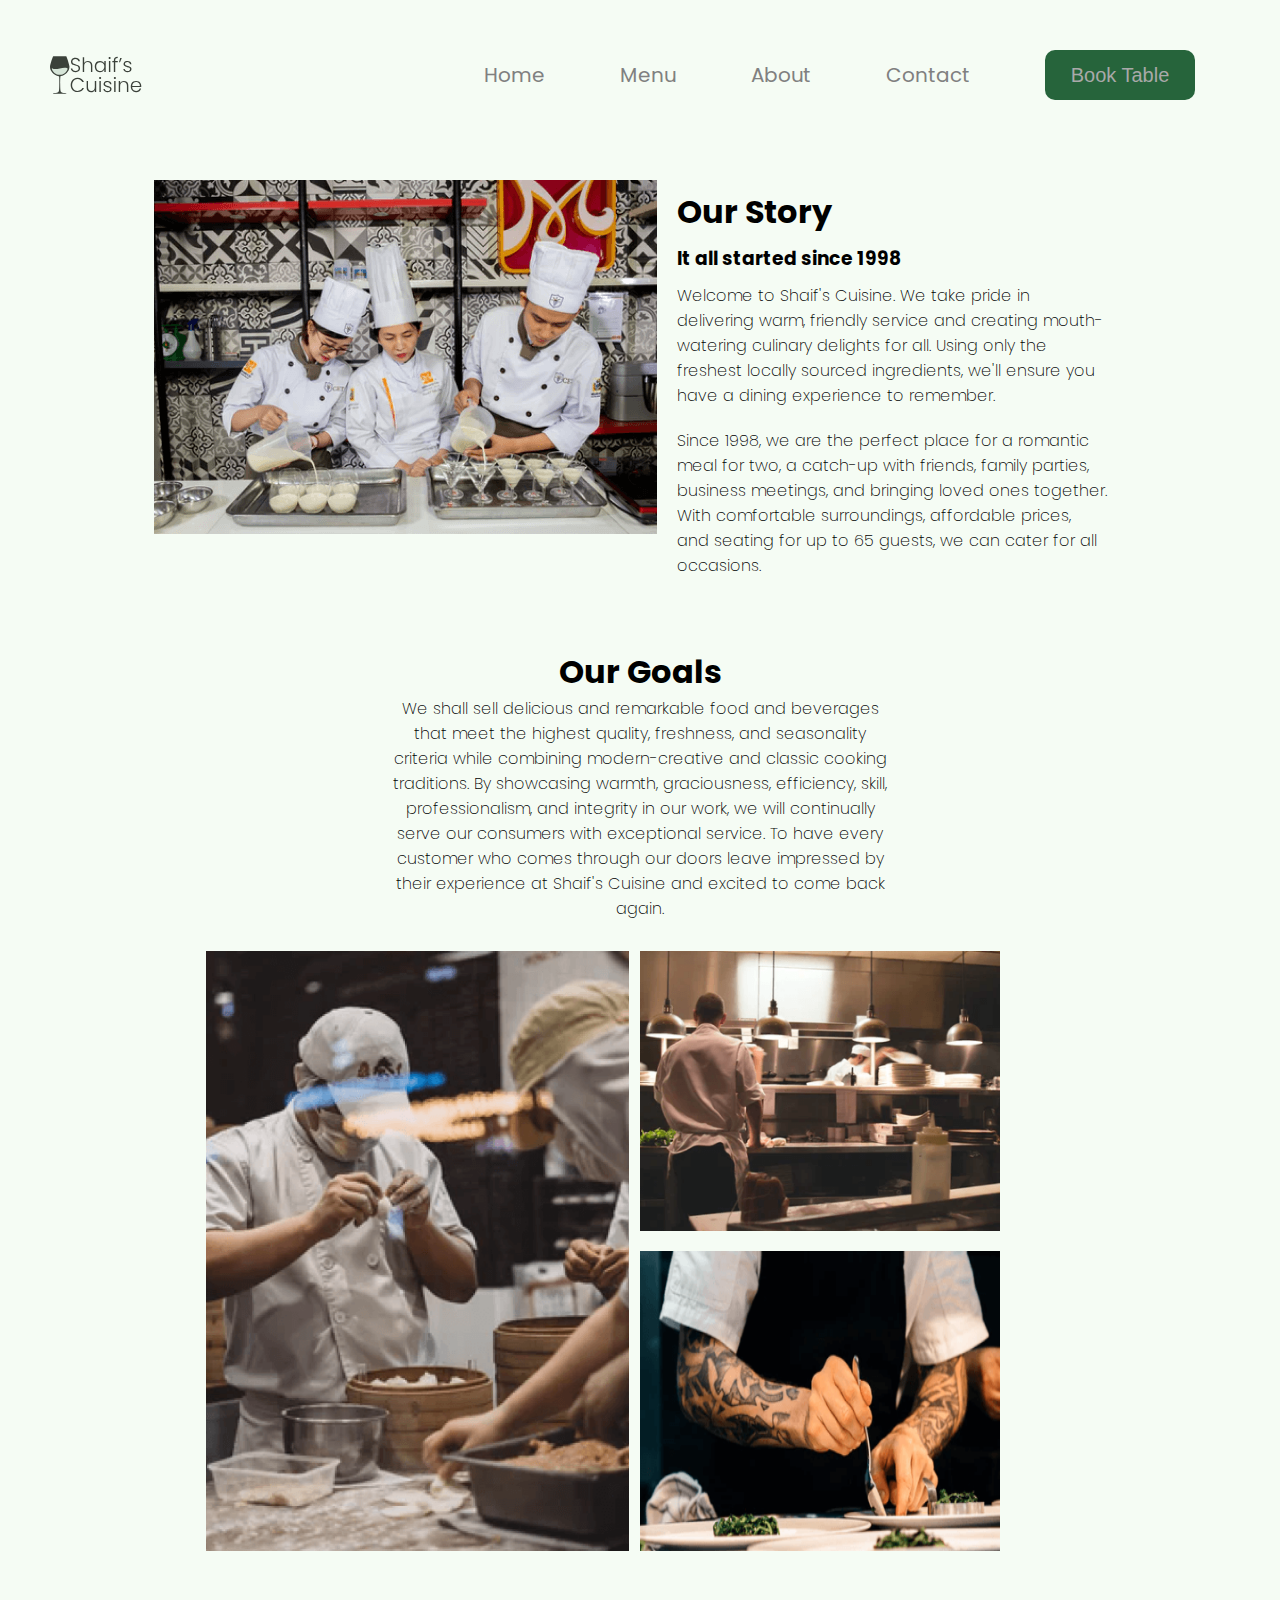
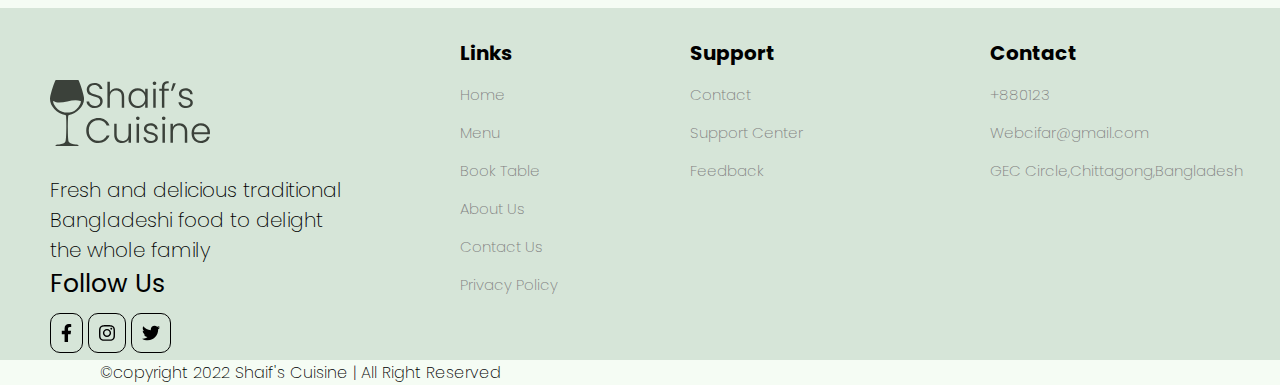
==== index3.html @ 0ec9e610 "Add files via upload" ====
<!DOCTYPE html>
<html lang="eng">
    <head>
        <meta charset="utf-8">
        <meta http-equiv="X-UA-Compatible" content="IE=edge">
        <title> About</title>
        <meta name="description" content="">
        <meta name="viewport" content="width=device-width, initial-scale=1">
        <link rel="stylesheet" href="style3.css">
        <link rel="stylesheet" href="https://cdnjs.cloudflare.com/ajax/libs/font-awesome/6.2.0/css/all.min.css" integrity="sha512-xh6O/CkQoPOWDdYTDqeRdPCVd1SpvCA9XXcUnZS2FmJNp1coAFzvtCN9BmamE+4aHK8yyUHUSCcJHgXloTyT2A==" crossorigin="anonymous" referrerpolicy="no-referrer"/>
        <link rel="preconnect" href="https://fonts.googleapis.com">
     <link rel="preconnect" href="https://fonts.gstatic.com" crossorigin>
     <link href="https://fonts.googleapis.com/css2?family=Poppins:wght@400;500;600&display=swap" rel="stylesheet">
    </head>
    <body>
        <div class="about">
          <header>
            <img class=".logo" src="images/logo.svg" alt="" />
            <nav>
              <input type="checkbox" id="check">
              <label for="check" class="checkbtn">
                    <img src="images/hamburger.png" class="run" alt="">
              </label>
               <ul>
              <li> <a class="active" href="index.html">Home</a></li>
              <li>  <a href="index2.html">Menu</a></li>
              <li> <a href="index3.html">About</a></li>
              <li><a href="index4.html">Contact</a></li>
               <li><a href="index5.html"><input type="button"class="header-button" value="Book Table"
                /></a></li>
          </ul>
          </nav>
          </header>
              <div class="story">
                <div class="story-img">
                    <img src="images/ourStoryImg.png" alt="chef cooking">
                </div>
                <div class="story-text">
                    <h1>Our Story</h1>
                    <h3>It all started since 1998</h3>
                    <p>Welcome to Shaif's Cuisine. We take pride in delivering warm, friendly service and creating mouth-watering culinary delights for all. Using only the freshest locally sourced ingredients, we'll ensure you have a dining experience to remember.</p>
                    <p>Since 1998, we are the perfect place for a romantic meal for two, a catch-up with friends, family parties, business meetings, and bringing loved ones together. With comfortable surroundings, affordable prices, and seating for up to 65 guests, we can cater for all occasions.</p>
                </div>
              </div>
              <div class="goals">
                <div class="goal-text">
                    <h1>Our Goals</h1>
                    <p>We shall sell delicious and remarkable food and beverages that meet the highest quality, freshness, and seasonality criteria while combining modern-creative and classic cooking traditions. By showcasing warmth, graciousness, efficiency, skill, professionalism, and integrity in our work, we will continually serve our consumers with exceptional service. To have every customer who comes through our doors leave impressed by their experience at Shaif's Cuisine and excited to come back again.</p>
                </div>
                <div class="goal-img3">
                    <div class="goal-img1">
                        <img src="images/ourGoals_img1.png" class="left-grid" id="image1" alt="">
                     </div>
                    <div class="goal-img2">
                        <div class="goal-img">
                            <img src="images/ourGoals_img2.png" class="top-grid" id="image"  alt="">
                        </div>
                        <div class="goal-img">
                            <img src="images/ourGoals_img3.png" class="bottom-grid" id="image" alt="">
                        </div>
                    </div>
                    </div>
                </div>
              <div class="end">
            <div class="first-end">
                <img src="images/logo.svg" class="first-end-logo" alt="">
                <p>Fresh and delicious traditional Bangladeshi food to delight the whole family</p>
                <h2>Follow Us</h2>
                <div class="end-icons">
                 <img src="images/facebook-f.svg" class="icon-end" alt="">
                 <img src="images/instagram.svg" class="icon-end" alt=""> 
                 <img src="images/twitter.svg" class="icon-end" alt="">
                </div>
            </div>
            <div class="second-end">
              <h1>Links</h1>
              <div class="links">
                <a href="#"> Home</a>
                <a href="#">Menu</a>
                <a href="#"> Book Table</a>
                <a href="#">About Us</a>
                <a href="#">Contact Us</a>
                <a href="#">Privacy Policy</a>
              </div>
            </div>
            <div class="third-end">
              <h1>Support</h1>
              <div class="links">
               <a href="#">Contact</a>
               <a href="#">Support Center</a>
               <a href="#">Feedback</a>
              </div>
            </div>
            <div class="last-end">
              <h1>Contact</h1>
              <div class="links">
                <a href="#">+880123</a>
                <a href="#">Webcifar@gmail.com</a>
                <a href="#">GEC Circle,Chittagong,Bangladesh</a>
              </div>
            </div>
        </div>
        <footer>
          &copy;copyright 2022 Shaif's Cuisine | All Right Reserved
        </footer>
        </div>
        
        <script src="" async defer></script>
    </body>
</html>
---- style3.css ----
@import url("https://fonts.googleapis.com/css2?family=Poppins:wght@400;500;600;700&display=swap");
* {
  box-sizing: border-box;
  padding: 0;
  margin: 0;
}
nav ul li {
  display: inline-block;
  margin: 0 5px;
}

.run {
  /* display: none; */
  height: 30px;
}
.checkbtn {
  font-size: 30px;
  line-height: 70px;
  float: left;
  cursor: pointer;
  display: none;
}

#check {
  display: none;
  float: right;
}
body {
  justify-content: center;
  width: 100%;
  height: 100%;
  font-family: "Poppins";
  font-weight: 200;
  background-color: #f5fcf4;
}

header {
  display: flex;
  justify-content: space-between;
  margin: 20px;
  padding: 30px;
}

nav a {
  margin: 30px;
  text-decoration: none;
  color: gray;
  font-size: 20px;
  font-weight: 400;
  transition: width 3s;
}

nav a:hover {
  border-bottom: 2px solid #26643b;
  border-bottom-width: 3px;
}

.header-button {
  background-color: #26643b;
  color: darkgrey;
  border: none;
  border-radius: 10px;
  text-align: center;
  height: 50px;
  width: 150px;
  font-size: 20px;
  cursor: pointer;
}

.story {
  display: flex;
  justify-content: center;
  margin: 50px;
}

.story-text {
  width: 450px;
  margin-left: 20px;
}

.story-text h1,
h3 {
  margin: 8px 8px 6px 0;
}

.story-text p {
  margin: 10px 20px 20px 0;
}

.goals {
  margin: 50px;
  text-align: center;
  align-items: center;
}

.goal-text {
  width: 500px;
  justify-self: center;
  margin: 30px auto;
}

.goal-img3 {
  display: grid;
  grid-template-columns: repeat(2, 445px);
  justify-content: center;
}

.goal-img {
  height: 300px;
  display: flex;
  /* flex-direction: column; */
}

.top-grid {
  margin-bottom: 20px;
}

.bottom-grid {
  width: 360px;
}

.goal-img1 img {
  height: 600px;
}

.end {
  display: grid;
  grid-template-columns: repeat(4, 200px);
  background-color: #d6e5d8;
  justify-content: space-between;
}
.end h1 {
  font-size: 20px;
}
.end a {
  text-decoration: none;
  font-size: 15px;
  margin: 15px 0;
  display: flex;
  flex-direction: column;
  align-items: flex-start;
  color: #808080;
}

.icon-end {
  height: 40px;
  background-color: transparent;
  border: 1px solid;
  padding: 10px;
  border-radius: 10px;
  margin-top: 10px;
}

.first-end {
  text-align: left;
  padding-top: 70px;
  width: 300px;
  margin-right: 50px;
  margin-left: 50px;
}
.first-end p {
  line-height: 30px;
  font-size: 20px;
}
.first-end h2 {
  font-size: 25px;
  font-weight: 400;
}

.first-end-logo {
  height: 70px;
  margin-bottom: 20px;
}
.second-end {
  margin-left: 100px;
  margin-top: 30px;
  width: 200px;
}

.third-end {
  margin-left: -30px;
  margin-top: 30px;
  width: 150px;
}

.last-end {
  margin-left: -90px;
  margin-top: 30px;
}

footer {
  padding-left: 100px;
}
@media (max-width: 800px) {
  .story {
    flex-direction: column;
    margin: 10px;
  }
  .story-img {
    width: 400px;
  }
  .goals {
    margin: 0;
  }
  .goal-img3 {
    display: grid;
    grid-template-columns: 200px;
  }
  #image1 {
    display: none;
  }
  #image {
    justify-content: center;
    display: flex;
    margin-left: -50px;
  }
  .third-end {
    display: none;
  }
  .last-end {
    display: none;
  }
  .end {
    padding: 0;
    margin: 0;
    justify-content: flex-start;
    display: flex;
    flex-direction: column;
  }
  .checkbtn {
    display: block;
    z-index: 100;
  }

  ul {
    position: fixed;
    width: fit-content;
    height: fit-content;
    background: #a2de96;
    top: 150px;
    right: -170%;
    transition: all 0.5s;
    text-align: center;
    justify-content: center;
  }
  nav ul li {
    display: block;
    margin: 30px;
  }
  nav ul li a {
    font-size: 20px;
  }
  #check:checked ~ ul {
    right: 0;
    position: fixed;
  }
  #check:checked ~ .run {
    position: fixed;
    margin-top: 100px;
  }
  #check:checked ~ .logo {
    position: fixed;
    margin-top: 100px;
  }
}
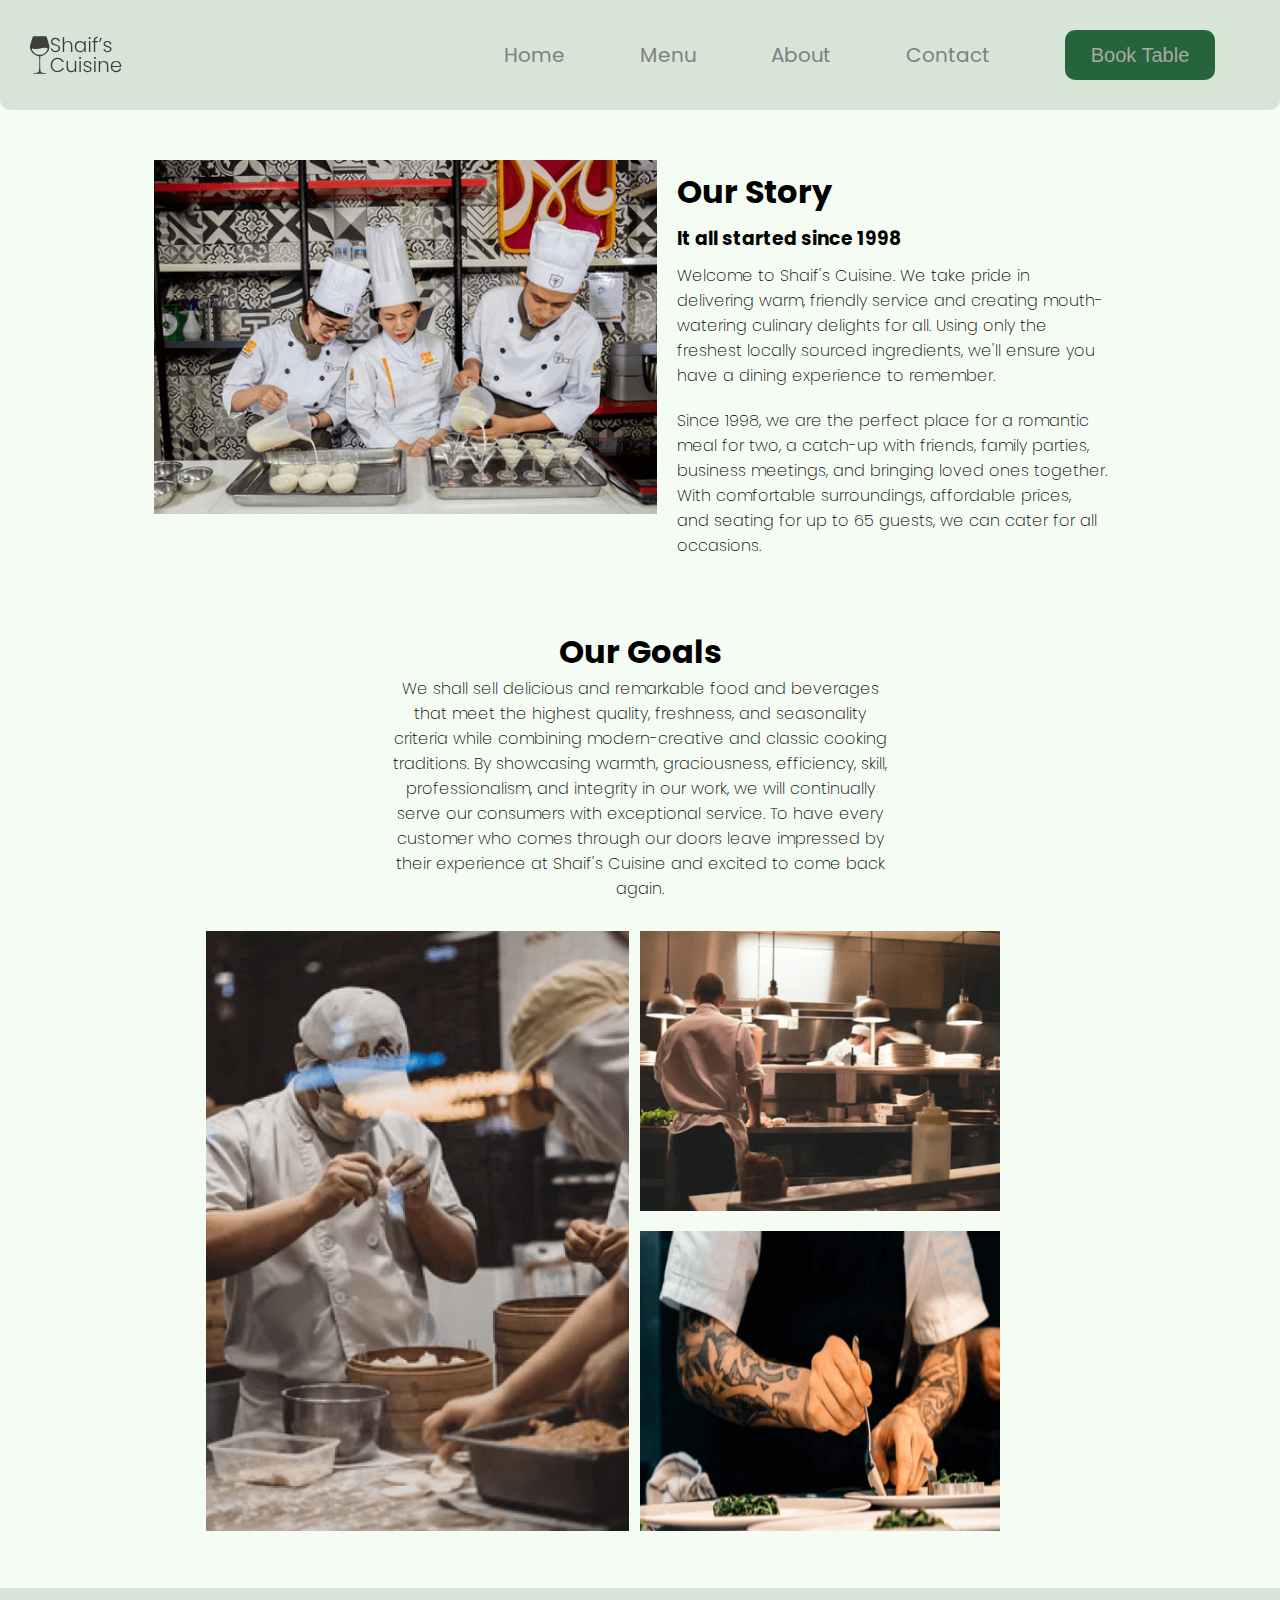
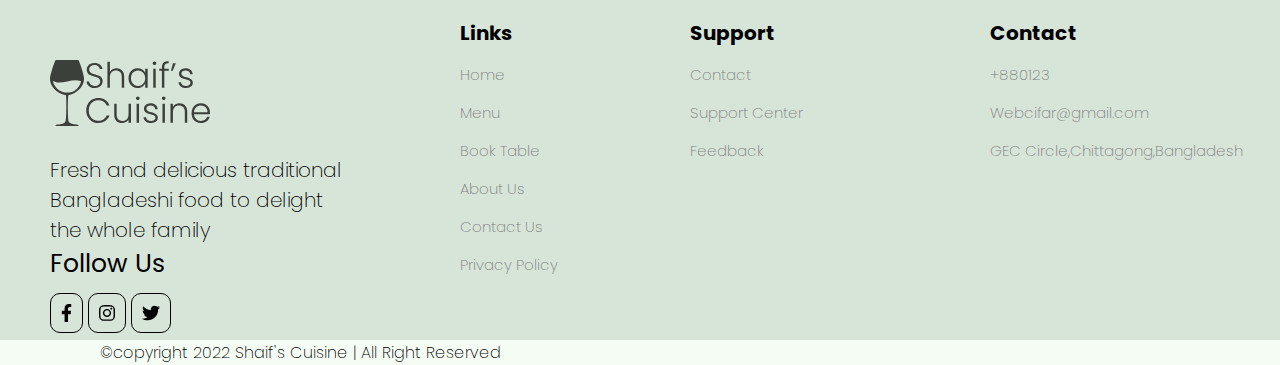
==== commit 1749c117: "Add files via upload" ====
--- a/index3.html
+++ b/index3.html
@@ -33,7 +33,7 @@
           </header>
               <div class="story">
                 <div class="story-img">
-                    <img src="images/ourStoryImg.png" alt="chef cooking">
+                    <img src="images/ourStoryImg.png" class="img1" alt="chef cooking">
                 </div>
                 <div class="story-text">
                     <h1>Our Story</h1>
--- a/style3.css
+++ b/style3.css
@@ -35,9 +35,13 @@
 }
 
 header {
+  position: sticky;
+  top: 0;
   display: flex;
   justify-content: space-between;
-  margin: 20px;
+  width: 100%;
+  background-color: #d6e5d8;
+  border-radius: 0px 0px 10px 10px;
   padding: 30px;
 }
 
@@ -187,24 +191,31 @@
   margin-left: -90px;
   margin-top: 30px;
 }
-
 footer {
   padding-left: 100px;
 }
 @media (max-width: 800px) {
   .story {
     flex-direction: column;
-    margin: 10px;
-  }
-  .story-img {
-    width: 400px;
-  }
+    margin: 50px auto;
+    width: 90%;
+    text-align: center;
+  }
+  .img1 {
+    width: 100%;
+    border-radius: 10px;
+  }
+  .story-img  {
+    width: 100%;
+  }
+  
   .goals {
     margin: 0;
   }
   .goal-img3 {
     display: grid;
     grid-template-columns: 200px;
+    display: none;
   }
   #image1 {
     display: none;
@@ -221,27 +232,27 @@
     display: none;
   }
   .end {
-    padding: 0;
+    padding: 20px;
     margin: 0;
-    justify-content: flex-start;
     display: flex;
-    flex-direction: column;
+    justify-content: space-evenly;
+    align-items: center;
   }
   .checkbtn {
     display: block;
     z-index: 100;
   }
-
   ul {
     position: fixed;
     width: fit-content;
     height: fit-content;
     background: #a2de96;
-    top: 150px;
-    right: -170%;
-    transition: all 0.5s;
-    text-align: center;
+    top: 0;
+    left: -70%;
+    height: 100%;
+    transition: all ease-in-out 0.5s;
     justify-content: center;
+    border-radius: 10px 20px;
   }
   nav ul li {
     display: block;
@@ -251,7 +262,8 @@
     font-size: 20px;
   }
   #check:checked ~ ul {
-    right: 0;
+    left: 0;
+    transition: all ease-in-out 0.5s;
     position: fixed;
   }
   #check:checked ~ .run {
